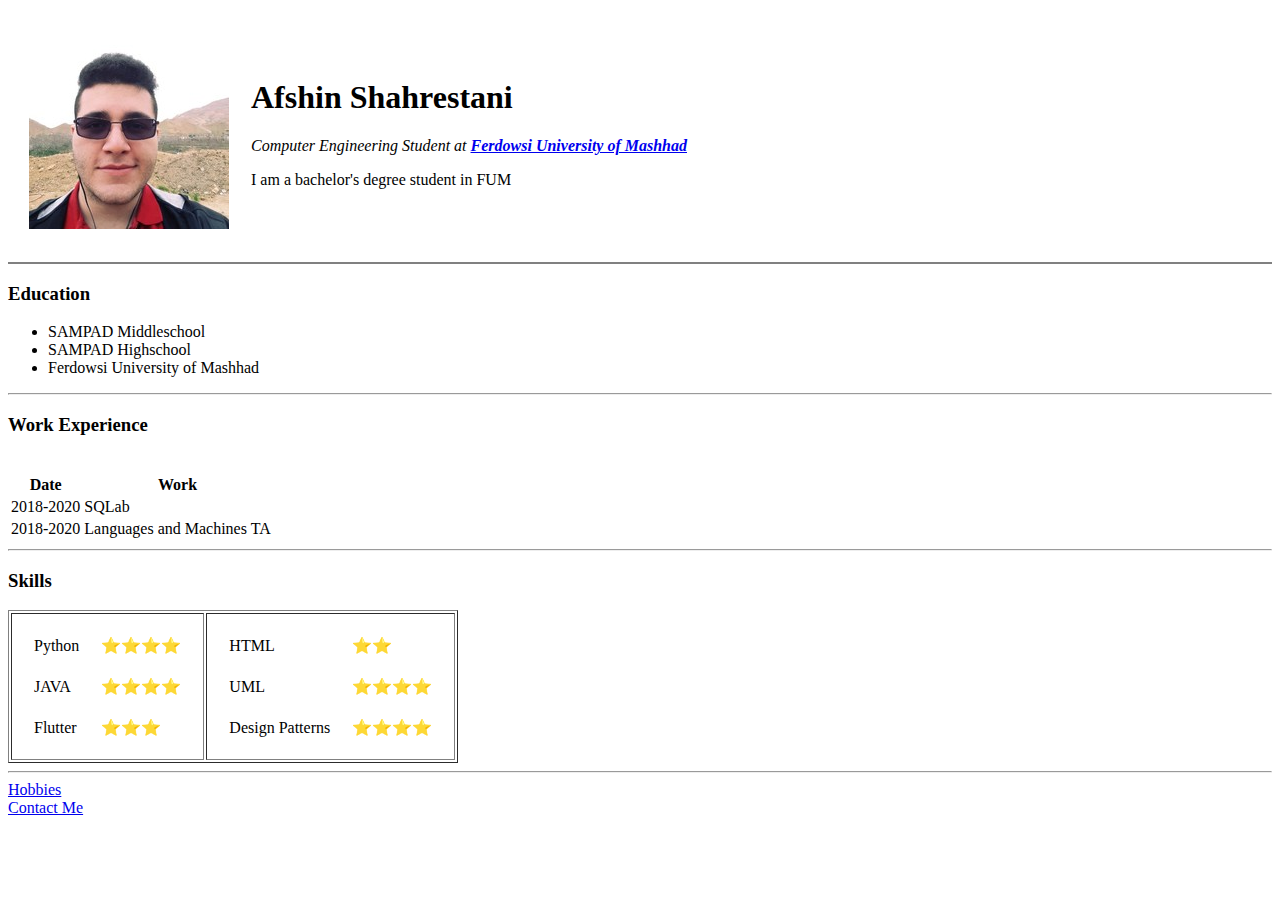
==== index.html @ 9e7117d4 "Add files via upload" ====
<!DOCTYPE html>
<html>
  <head>
    <meta charset="UTF-8" />
    <title>AshesFall</title>
  </head>

  <body>
    <table cellspacing="20">
      <tr>
        <td><img src="images/0.jpg" alt="Afshin's profile picture" /></td>
        <td>
          <h1>Afshin Shahrestani</h1>
          <p>
            <em
              >Computer Engineering Student at
              <strong
                ><a href="https://www.um.ac.ir/"
                  >Ferdowsi University of Mashhad</a
                ></strong
              ></em
            >
          </p>

          <p>I am a bachelor's degree student in FUM</p>
        </td>
      </tr>
    </table>

    <hr noshade />

    <h3>Education</h3>
    <ul>
      <li>SAMPAD Middleschool</li>
      <li>SAMPAD Highschool</li>
      <li>Ferdowsi University of Mashhad</li>
    </ul>
    <hr />
    <h3>Work Experience</h3>
    <br />
    <table>
      <thead>
        <tr>
          <th>Date</th>
          <th>Work</th>
        </tr>
      </thead>
      <tbody>
        <tr>
          <td>2018-2020</td>
          <td>SQLab</td>
        </tr>
        <tr>
          <td>2018-2020</td>
          <td>Languages and Machines TA</td>
        </tr>
      </tbody>
      <tfoot></tfoot>
    </table>
    <hr />
    <h3>Skills</h3>
    <table border="1">
      <tr>
        <td>
          <table cellspacing="20">
            <tr>
              <td>Python</td>
              <td>⭐⭐⭐⭐</td>
            </tr>
            <tr>
              <td>JAVA</td>
              <td>⭐⭐⭐⭐</td>
            </tr>
            <tr>
              <td>Flutter</td>
              <td>⭐⭐⭐</td>
            </tr>
          </table>
        </td>
        <td>
          <table cellspacing="20">
            <tr>
              <td>HTML</td>
              <td>⭐⭐</td>
            </tr>
            <tr>
              <td>UML</td>
              <td>⭐⭐⭐⭐</td>
            </tr>
            <tr>
              <td>Design Patterns</td>
              <td>⭐⭐⭐⭐</td>
            </tr>
          </table>
        </td>
      </tr>
    </table>

    <hr />
    <a href="hobbies.html">Hobbies</a>
    <br />
    <a href="contact-me.html">Contact Me</a>
  </body>
</html>
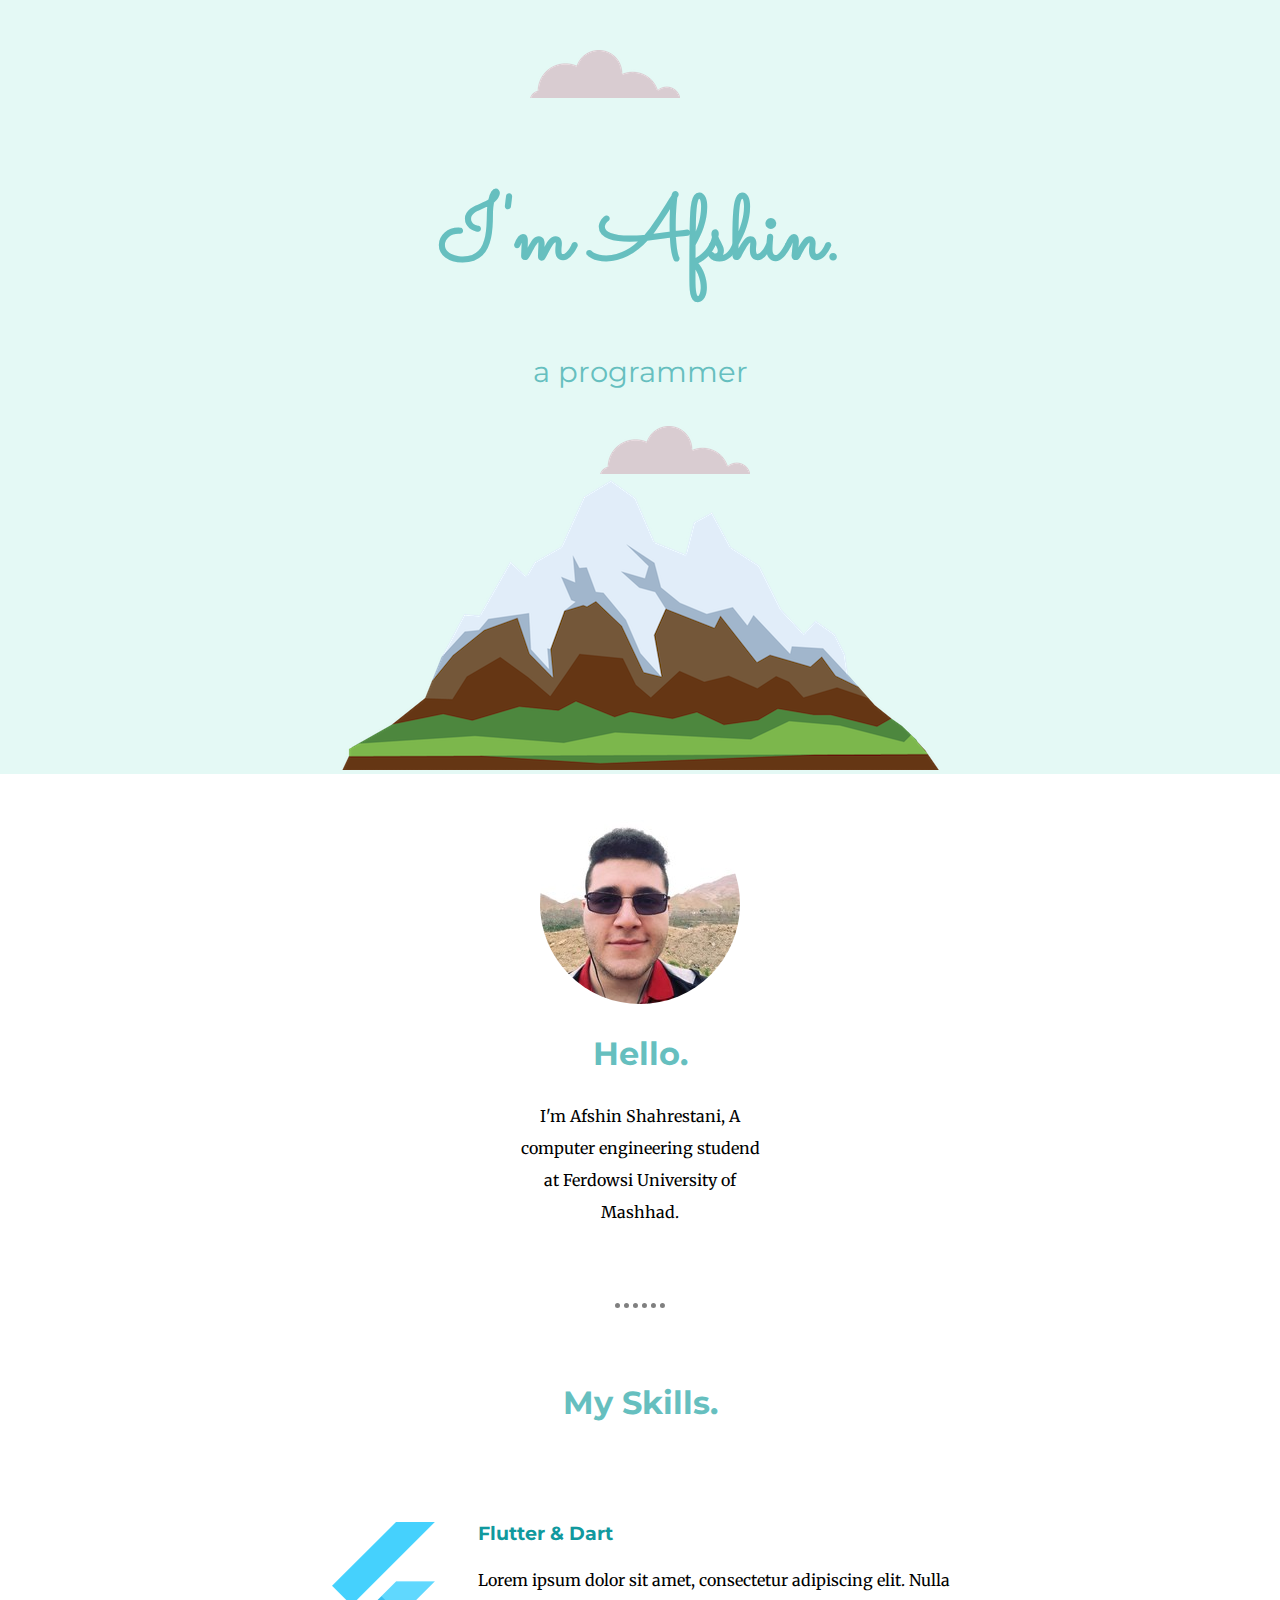
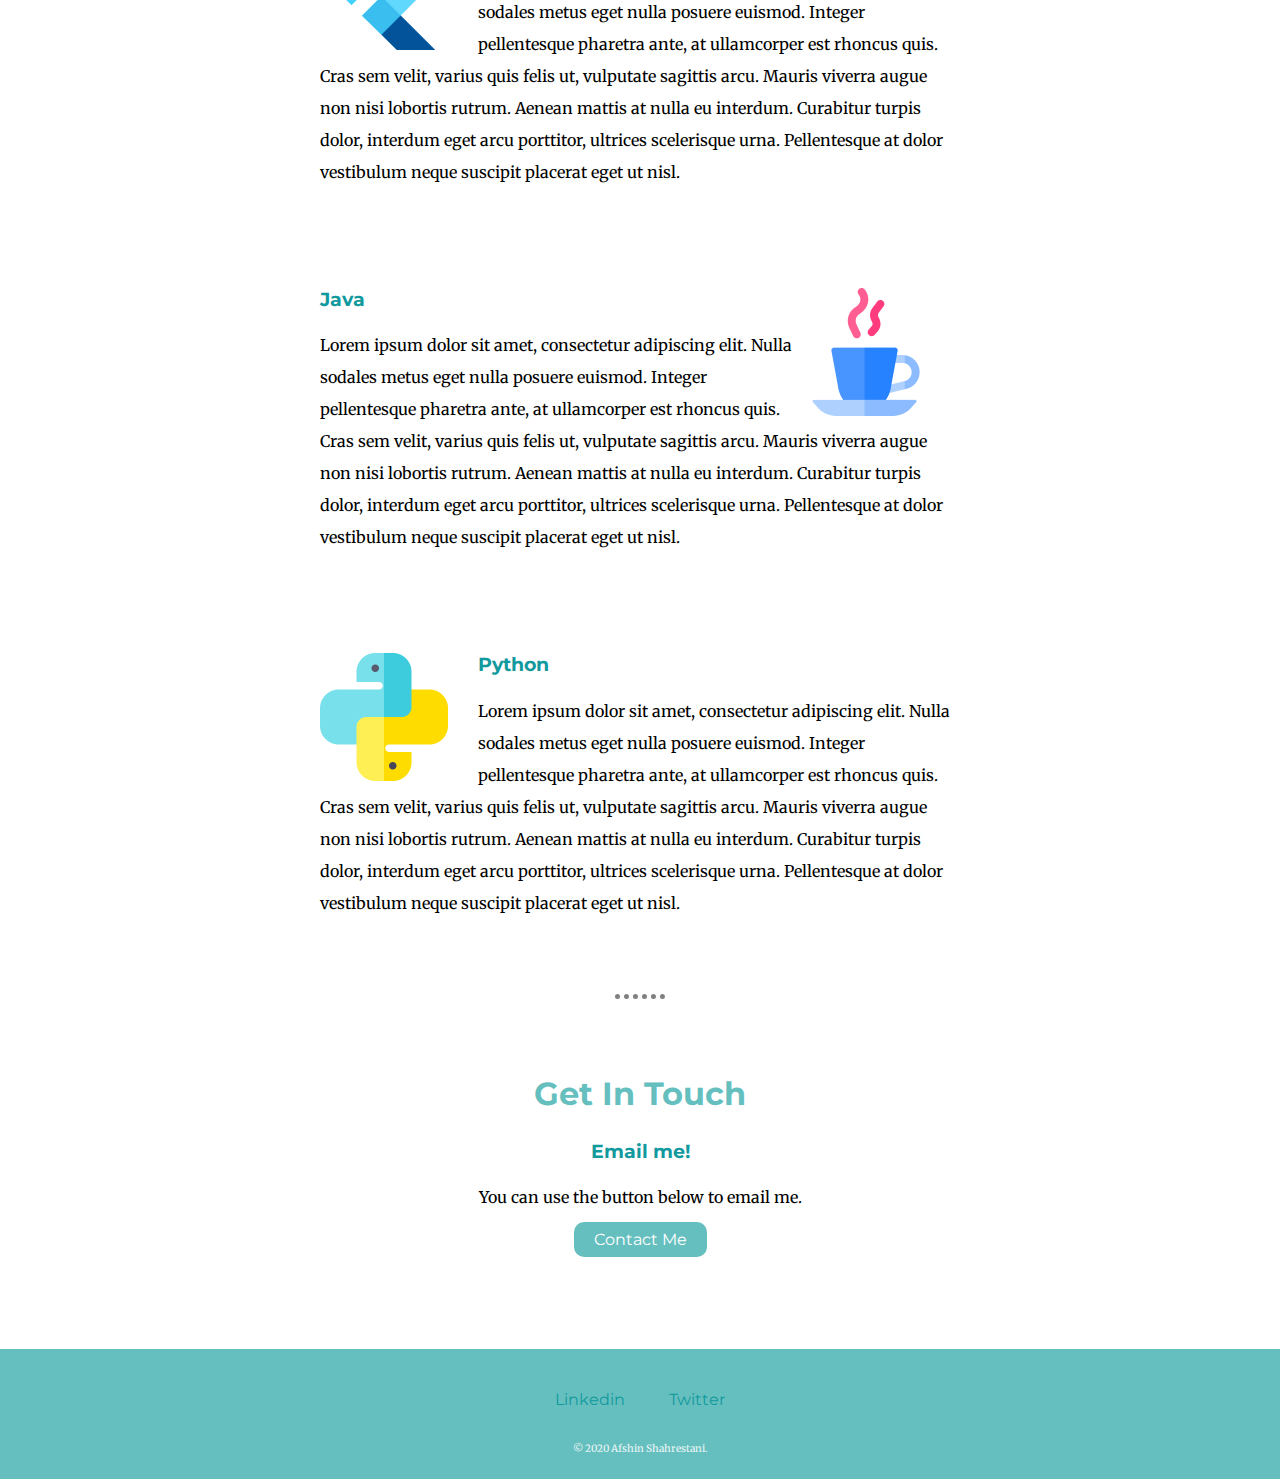
==== commit 796b7712: "Add files via upload" ====
--- a/index.html
+++ b/index.html
@@ -1,104 +1,75 @@
 <!DOCTYPE html>
-<html>
+<html lang="en">
   <head>
     <meta charset="UTF-8" />
-    <title>AshesFall</title>
+    <title>Afshin Shahrestani</title>
+    <link rel="stylesheet" href="css/styles.css" />
+    <link rel="icon" href="favicon.ico" />
+    <link
+      href="https://fonts.googleapis.com/css2?family=Merriweather:ital,wght@0,300;1,300&family=Montserrat:wght@500&family=Sacramento&display=swap"
+      rel="stylesheet"
+    />
   </head>
-
   <body>
-    <table cellspacing="20">
-      <tr>
-        <td><img src="images/0.jpg" alt="Afshin's profile picture" /></td>
-        <td>
-          <h1>Afshin Shahrestani</h1>
+    <div class="top-container">
+      <img src="images/cloud.png" alt="cloud" class="top-cloud" />
+      <h1>I'm Afshin.</h1>
+      <h2 class="title">a programmer</h2>
+      <img src="images/cloud.png" alt="cloud" class="bottom-cloud" />
+      <img src="images/mountain.png" alt="mountain" />
+    </div>
+    <div class="middle-container">
+      <div class="profile">
+        <img src="images/0.jpg" alt="Avatar" class="circle-img" />
+        <h2>Hello.</h2>
+        <p class="personal-description">
+          I'm Afshin Shahrestani, A computer engineering studend at Ferdowsi
+          University of Mashhad.
+        </p>
+      </div>
+      <hr />
+      <div class="skills">
+        <h2>My Skills.</h2>
+        <div class="skill-row">
+          <img class="flutter-img" src="images/flutter.png" alt="flutter" />
+          <h3>Flutter & Dart</h3>
+          <p class="skill-description">
+            Lorem ipsum dolor sit amet, consectetur adipiscing elit. Nulla sodales metus eget nulla posuere euismod. Integer pellentesque pharetra ante, at ullamcorper est rhoncus quis. Cras sem velit, varius quis felis ut, vulputate sagittis arcu. Mauris viverra augue non nisi lobortis rutrum. Aenean mattis at nulla eu interdum. Curabitur turpis dolor, interdum eget arcu porttitor, ultrices scelerisque urna. Pellentesque at dolor vestibulum neque suscipit placerat eget ut nisl.
+          </p>
+        </div>
+        <div class="skill-row">
+          <img class="java-img" src="images/java.png" alt="java" />
+          <h3>Java</h3>
+          <p class="skill-description">
+            Lorem ipsum dolor sit amet, consectetur adipiscing elit. Nulla sodales metus eget nulla posuere euismod. Integer pellentesque pharetra ante, at ullamcorper est rhoncus quis. Cras sem velit, varius quis felis ut, vulputate sagittis arcu. Mauris viverra augue non nisi lobortis rutrum. Aenean mattis at nulla eu interdum. Curabitur turpis dolor, interdum eget arcu porttitor, ultrices scelerisque urna. Pellentesque at dolor vestibulum neque suscipit placerat eget ut nisl.
+          </p>
+        </div>
+        <div class="skill-row">
+          <img class="python-img" src="images/python.png" alt="python" />
+          <h3>Python</h3>
+          <p class="skill-description">
+            Lorem ipsum dolor sit amet, consectetur adipiscing elit. Nulla sodales metus eget nulla posuere euismod. Integer pellentesque pharetra ante, at ullamcorper est rhoncus quis. Cras sem velit, varius quis felis ut, vulputate sagittis arcu. Mauris viverra augue non nisi lobortis rutrum. Aenean mattis at nulla eu interdum. Curabitur turpis dolor, interdum eget arcu porttitor, ultrices scelerisque urna. Pellentesque at dolor vestibulum neque suscipit placerat eget ut nisl.
+          </p>
+          <hr>
+        <div class="contact-me">
+          <h2>Get In Touch</h2>
+          <h3>Email me!</h3>
           <p>
-            <em
-              >Computer Engineering Student at
-              <strong
-                ><a href="https://www.um.ac.ir/"
-                  >Ferdowsi University of Mashhad</a
-                ></strong
-              ></em
-            >
+            You can use the button below to email me.
           </p>
-
-          <p>I am a bachelor's degree student in FUM</p>
-        </td>
-      </tr>
-    </table>
-
-    <hr noshade />
-
-    <h3>Education</h3>
-    <ul>
-      <li>SAMPAD Middleschool</li>
-      <li>SAMPAD Highschool</li>
-      <li>Ferdowsi University of Mashhad</li>
-    </ul>
-    <hr />
-    <h3>Work Experience</h3>
-    <br />
-    <table>
-      <thead>
-        <tr>
-          <th>Date</th>
-          <th>Work</th>
-        </tr>
-      </thead>
-      <tbody>
-        <tr>
-          <td>2018-2020</td>
-          <td>SQLab</td>
-        </tr>
-        <tr>
-          <td>2018-2020</td>
-          <td>Languages and Machines TA</td>
-        </tr>
-      </tbody>
-      <tfoot></tfoot>
-    </table>
-    <hr />
-    <h3>Skills</h3>
-    <table border="1">
-      <tr>
-        <td>
-          <table cellspacing="20">
-            <tr>
-              <td>Python</td>
-              <td>⭐⭐⭐⭐</td>
-            </tr>
-            <tr>
-              <td>JAVA</td>
-              <td>⭐⭐⭐⭐</td>
-            </tr>
-            <tr>
-              <td>Flutter</td>
-              <td>⭐⭐⭐</td>
-            </tr>
-          </table>
-        </td>
-        <td>
-          <table cellspacing="20">
-            <tr>
-              <td>HTML</td>
-              <td>⭐⭐</td>
-            </tr>
-            <tr>
-              <td>UML</td>
-              <td>⭐⭐⭐⭐</td>
-            </tr>
-            <tr>
-              <td>Design Patterns</td>
-              <td>⭐⭐⭐⭐</td>
-            </tr>
-          </table>
-        </td>
-      </tr>
-    </table>
-
-    <hr />
-    <a href="hobbies.html">Hobbies</a>
-    <br />
-    <a href="contact-me.html">Contact Me</a>
+          <a href="mailto:afshinshah77@gmail.com" class="btn">Contact Me</a>
+        </div>
+      </div>
+    </div>
+    <div class="bottom-container">
+      <a
+        class="footer-link"
+        href="https://www.linkedin.com/in/afshin-shahrestani-b61777133/"
+        >Linkedin</a
+      >
+      <a class="footer-link" href="https://twitter.com/FromAsh2Dust">Twitter</a>
+      <!-- <a class="footer-link" href="https://www.linkedin.com">Website</a> -->
+      <p class="copy-right">© 2020 Afshin Shahrestani.</p>
+    </div>
   </body>
 </html>
--- a/css/styles.css
+++ b/css/styles.css
@@ -0,0 +1,141 @@
+body {
+    font-family: 'Merriweather', serif;
+    margin: 0;
+    text-align: center;
+}
+
+
+h1 {
+    color: #66BFBF;
+    font-family: 'Sacramento', cursive;
+    font-size: 5.625rem;
+    line-height: 2;
+    margin: 50px auto 0 auto;
+    /* width: 10%; */
+}
+
+h2 {
+    color: #66BFBF;
+    font-family: 'Montserrat', sans-serif;
+    font-weight: bold;
+    font-size: 2rem;
+}
+
+h3 {
+    color: #11999E;
+    font-family: 'Montserrat', sans-serif;
+}
+
+hr {
+    border-style: none;
+    border-top-style: dotted;
+    border-color: gray;
+    border-width: 5px;
+    height: 0px;
+    margin: 75px auto 75px auto;
+    width: 50px;
+}
+
+a {
+    color: #11999E;
+    font-family: 'Montserrat', sans-serif;
+    text-decoration: none;
+}
+
+p {
+    line-height: 2;
+}
+
+
+/* ------------------------------------------------------------------------Classes----------------------------------------------------------------------- */
+
+.bottom-container {
+    background-color: #66bfbf;
+    padding-top: 40px;
+    padding-bottom: 10px;
+
+}
+
+.bottom-cloud {
+    position: absolute;
+    bottom: 300px;
+    left: 600px;
+}
+
+.middle-container {}
+
+.top-container {
+    background-color: #e4f9f5;
+    padding-top: 100px;
+    position: relative;
+}
+
+.top-cloud {
+    position: absolute;
+    right: 600px;
+    top: 50px;
+
+}
+
+.circle-img {
+    border-radius: 50%;
+    margin-top: 30px;
+}
+
+.skill-row {
+    width: 50%;
+    margin: 100px auto 100px auto;
+    text-align: left;
+}
+
+.flutter-img {
+    float: left;
+    margin-right: 30px;
+    width: 20%;
+}
+
+.java-img {
+    float: right;
+    margin-right: 30px;
+    width: 20%;
+}
+
+.python-img {
+    float: left;
+    margin-right: 30px;
+    width: 20%;
+}
+
+.personal-description {
+    width: 20%;
+    margin: 0 auto 0 auto;
+}
+
+.title {
+    font-size: 1.8rem;
+    font-weight: normal;
+}
+
+.contact-me {
+    margin: 0 auto 0 auto;
+    text-align: center;
+}
+
+.copy-right {
+    color: #eaf6f6;
+    font-size: 10px;
+    padding-top: 20px;
+}
+
+.footer-link {
+    padding: 0 20px 0 20px;
+}
+
+.btn {
+    background-color: #66bfbf;
+    border: none;
+    border-radius: 10px;
+    color: white;
+    padding: 8px 20px 8px 20px;
+
+}